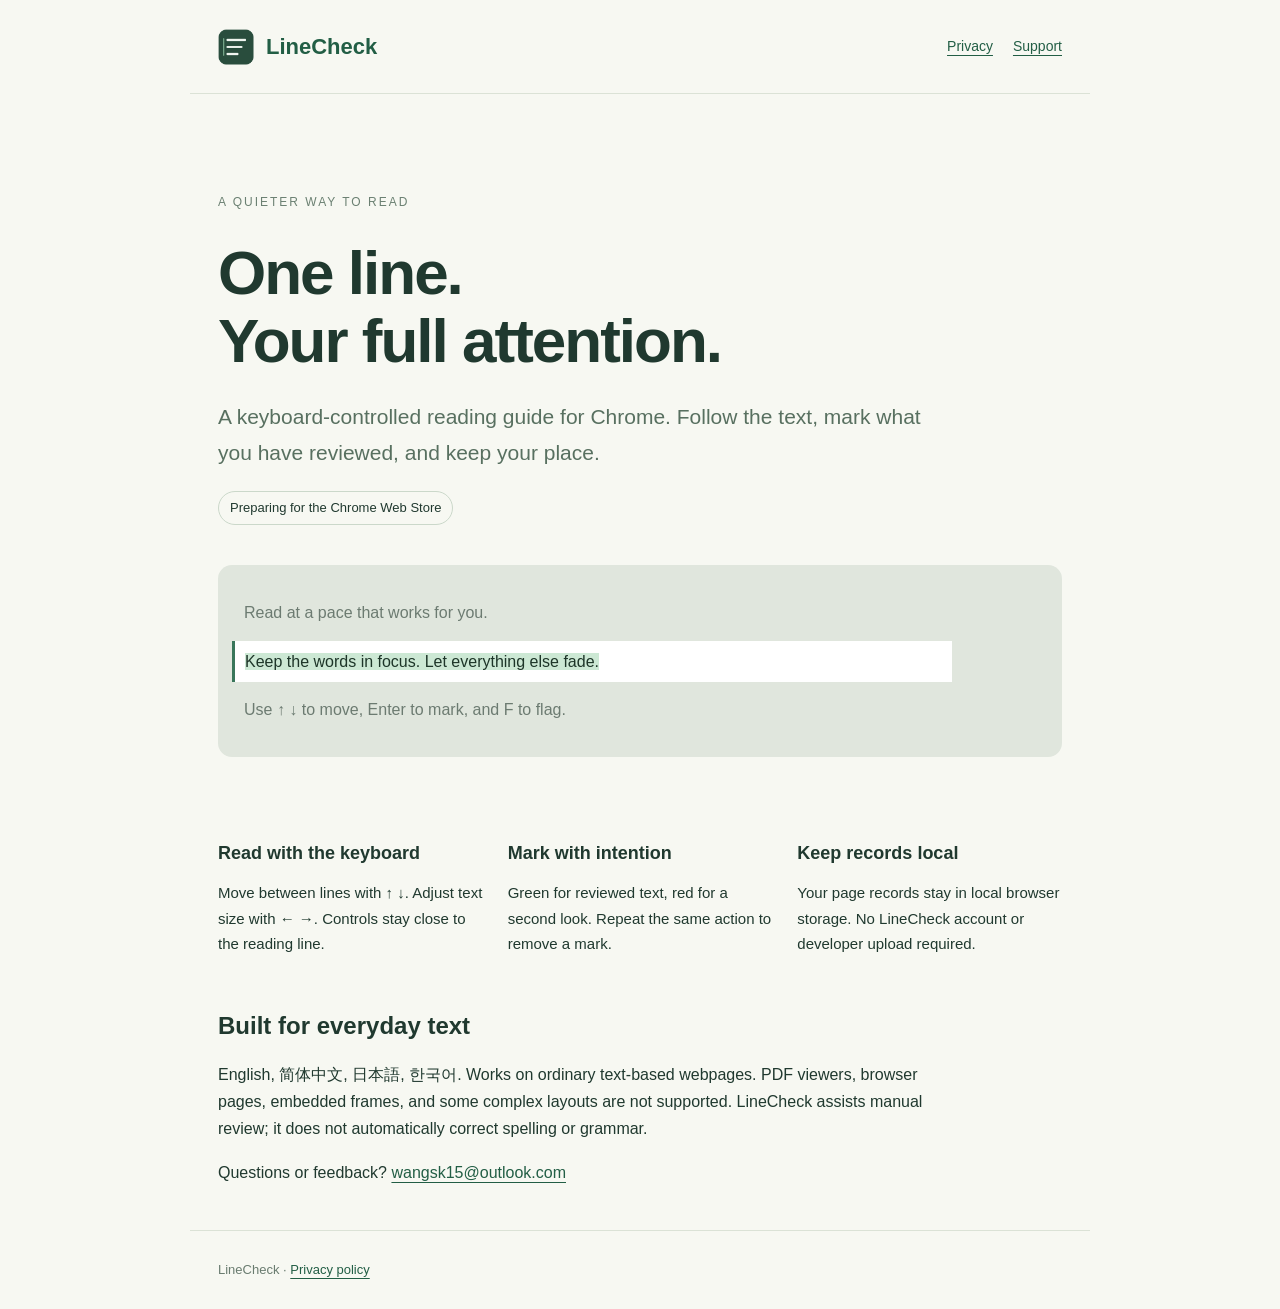
==== index.html @ fcdeee94 "Add LineCheck product site and privacy policy" ====
<!doctype html><html lang="en"><head><meta charset="utf-8"><meta name="viewport" content="width=device-width,initial-scale=1"><title>LineCheck — Read one line at a time</title><meta name="description" content="LineCheck is a Chrome reading guide with keyboard navigation, precise text highlights, and adjustable text size. Records stay on your device."><link rel="stylesheet" href="style.css"><link rel="icon" href="icon.png"></head><body><header><a class="brand" href="./"><img src="icon.png" alt="">LineCheck</a><nav><a href="privacy.html">Privacy</a><a href="mailto:wangsk15@outlook.com">Support</a></nav></header><main><section class="hero"><span class="eyebrow">A quieter way to read</span><h1>One line.<br>Your full attention.</h1><p class="lead">A keyboard-controlled reading guide for Chrome. Follow the text, mark what you have reviewed, and keep your place.</p><span class="badge">Preparing for the Chrome Web Store</span><div class="reading" aria-label="Illustration of focused reading"><p>Read at a pace that works for you.</p><p class="focus"><mark>Keep the words in focus. Let everything else fade.</mark></p><p>Use ↑ ↓ to move, Enter to mark, and F to flag.</p></div></section><section class="grid"><div><h2>Read with the keyboard</h2><p>Move between lines with ↑ ↓. Adjust text size with ← →. Controls stay close to the reading line.</p></div><div><h2>Mark with intention</h2><p>Green for reviewed text, red for a second look. Repeat the same action to remove a mark.</p></div><div><h2>Keep records local</h2><p>Your page records stay in local browser storage. No LineCheck account or developer upload required.</p></div></section><h2>Built for everyday text</h2><p>English, 简体中文, 日本語, 한국어. Works on ordinary text-based webpages. PDF viewers, browser pages, embedded frames, and some complex layouts are not supported. LineCheck assists manual review; it does not automatically correct spelling or grammar.</p><p id="support">Questions or feedback? <a href="mailto:wangsk15@outlook.com">wangsk15@outlook.com</a></p></main><footer>LineCheck · <a href="privacy.html">Privacy policy</a></footer></body></html>
---- style.css ----
:root{font-family:Inter,-apple-system,BlinkMacSystemFont,"Segoe UI",sans-serif;color:#20392f;background:#f7f8f2;line-height:1.7}*{box-sizing:border-box}body{margin:0}header,main,footer{max-width:900px;margin:auto;padding:28px}header{display:flex;justify-content:space-between;align-items:center;gap:20px;border-bottom:1px solid #dbe2d6}a{color:#225e45;text-underline-offset:4px}.brand{display:flex;gap:12px;align-items:center;font-weight:750;font-size:22px;text-decoration:none}.brand img{width:36px;height:36px}nav{display:flex;gap:20px;font-size:14px}.eyebrow{font-size:12px;letter-spacing:2px;text-transform:uppercase;color:#6b8072}h1{font-size:clamp(36px,6vw,62px);line-height:1.1;letter-spacing:-2px;margin:24px 0}h2{font-size:24px;margin-top:38px;line-height:1.3}p{max-width:720px}.lead{font-size:21px;color:#587060}.hero{padding-top:65px;padding-bottom:45px}.badge{display:inline-block;font-size:13px;border:1px solid #cbd8ca;padding:5px 11px;border-radius:30px}.reading{margin:40px 0;background:#e0e6dd;border-radius:14px;padding:26px;color:#6c7b71}.reading p{margin:8px 0}.reading .focus{background:#fff;padding:7px 10px;margin:14px -12px;color:#1d3528;border-left:3px solid #39765a}.reading mark{background:#cce8d4;color:inherit}kbd{background:#e8eee4;padding:2px 6px;border:1px solid #ccd7c7;border-radius:4px;font-size:12px}.grid{display:grid;grid-template-columns:repeat(3,1fr);gap:25px}.grid h2{font-size:18px;margin:0}.grid p{font-size:15px}footer{border-top:1px solid #dbe2d6;font-size:13px;color:#6a7c70}.policy h1{font-size:40px}.policy li{margin:8px 0}.meta{font-size:14px;color:#667a6b}@media(max-width:600px){header,main,footer{padding:22px}nav{gap:12px}.grid{grid-template-columns:1fr}h1{letter-spacing:-1px}}
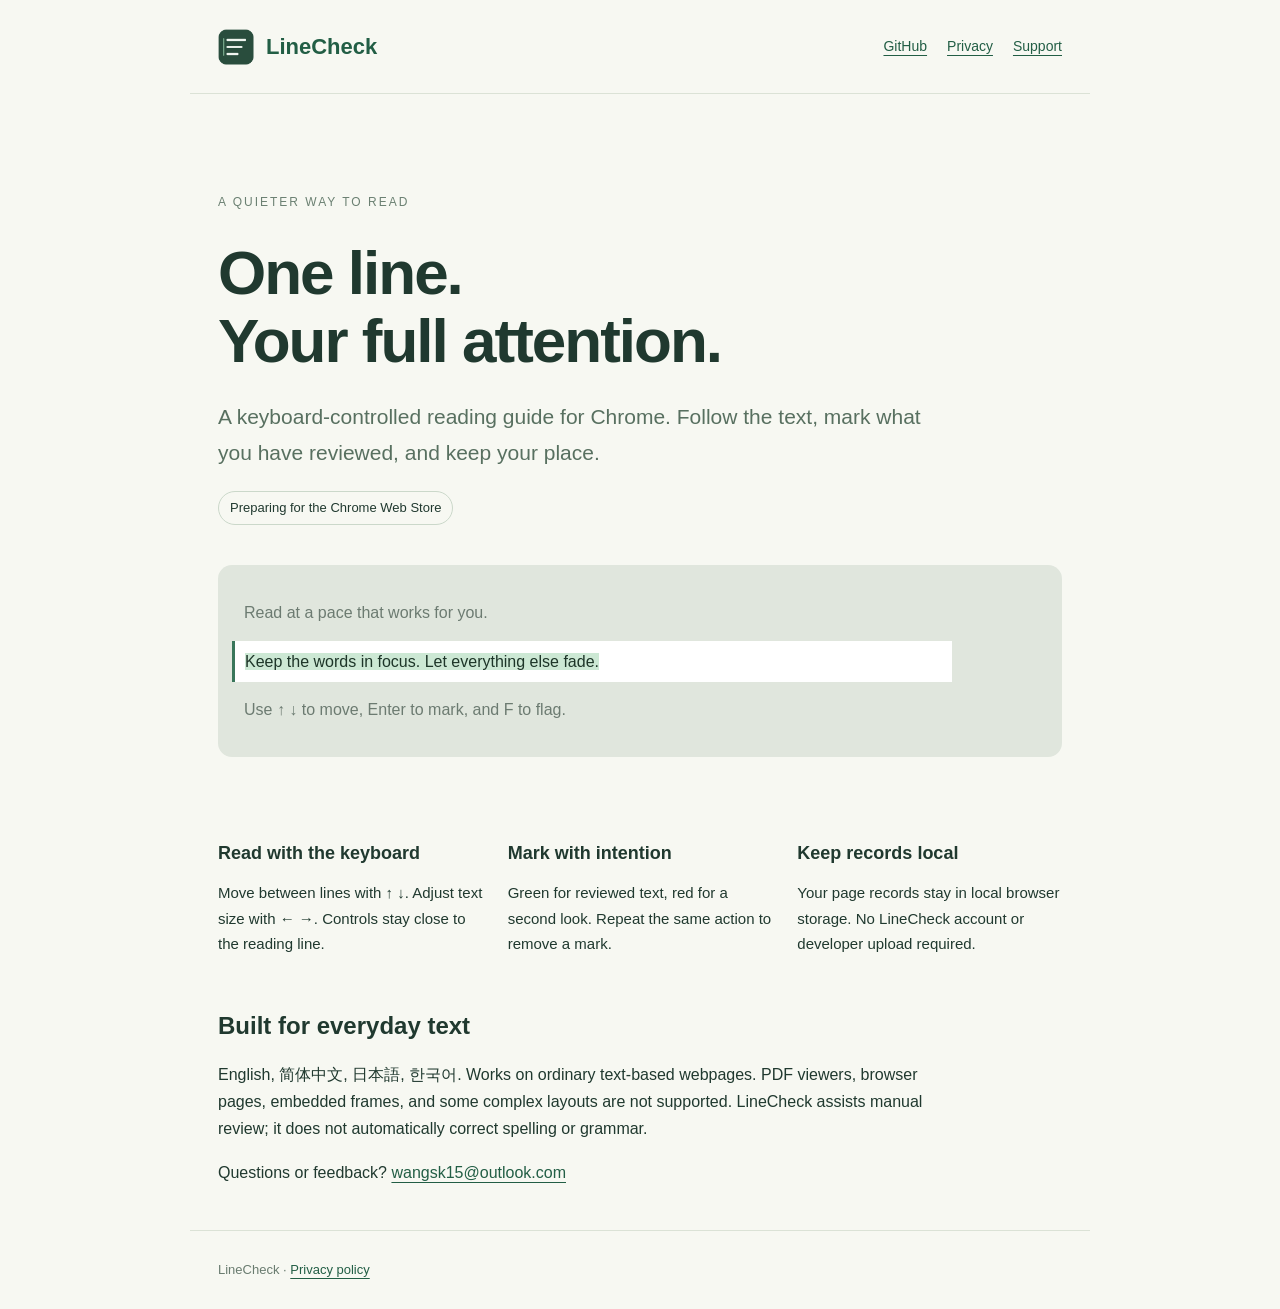
==== commit eb8d8d8e: "Link to open-source LineCheck extension" ====
--- a/index.html
+++ b/index.html
@@ -1 +1 @@
-<!doctype html><html lang="en"><head><meta charset="utf-8"><meta name="viewport" content="width=device-width,initial-scale=1"><title>LineCheck — Read one line at a time</title><meta name="description" content="LineCheck is a Chrome reading guide with keyboard navigation, precise text highlights, and adjustable text size. Records stay on your device."><link rel="stylesheet" href="style.css"><link rel="icon" href="icon.png"></head><body><header><a class="brand" href="./"><img src="icon.png" alt="">LineCheck</a><nav><a href="privacy.html">Privacy</a><a href="mailto:wangsk15@outlook.com">Support</a></nav></header><main><section class="hero"><span class="eyebrow">A quieter way to read</span><h1>One line.<br>Your full attention.</h1><p class="lead">A keyboard-controlled reading guide for Chrome. Follow the text, mark what you have reviewed, and keep your place.</p><span class="badge">Preparing for the Chrome Web Store</span><div class="reading" aria-label="Illustration of focused reading"><p>Read at a pace that works for you.</p><p class="focus"><mark>Keep the words in focus. Let everything else fade.</mark></p><p>Use ↑ ↓ to move, Enter to mark, and F to flag.</p></div></section><section class="grid"><div><h2>Read with the keyboard</h2><p>Move between lines with ↑ ↓. Adjust text size with ← →. Controls stay close to the reading line.</p></div><div><h2>Mark with intention</h2><p>Green for reviewed text, red for a second look. Repeat the same action to remove a mark.</p></div><div><h2>Keep records local</h2><p>Your page records stay in local browser storage. No LineCheck account or developer upload required.</p></div></section><h2>Built for everyday text</h2><p>English, 简体中文, 日本語, 한국어. Works on ordinary text-based webpages. PDF viewers, browser pages, embedded frames, and some complex layouts are not supported. LineCheck assists manual review; it does not automatically correct spelling or grammar.</p><p id="support">Questions or feedback? <a href="mailto:wangsk15@outlook.com">wangsk15@outlook.com</a></p></main><footer>LineCheck · <a href="privacy.html">Privacy policy</a></footer></body></html>
+<!doctype html><html lang="en"><head><meta charset="utf-8"><meta name="viewport" content="width=device-width,initial-scale=1"><title>LineCheck — Read one line at a time</title><meta name="description" content="LineCheck is a Chrome reading guide with keyboard navigation, precise text highlights, and adjustable text size. Records stay on your device."><link rel="stylesheet" href="style.css"><link rel="icon" href="icon.png"></head><body><header><a class="brand" href="./"><img src="icon.png" alt="">LineCheck</a><nav><a href="https://github.com/shaokunW/linecheck">GitHub</a><a href="privacy.html">Privacy</a><a href="mailto:wangsk15@outlook.com">Support</a></nav></header><main><section class="hero"><span class="eyebrow">A quieter way to read</span><h1>One line.<br>Your full attention.</h1><p class="lead">A keyboard-controlled reading guide for Chrome. Follow the text, mark what you have reviewed, and keep your place.</p><span class="badge">Preparing for the Chrome Web Store</span><div class="reading" aria-label="Illustration of focused reading"><p>Read at a pace that works for you.</p><p class="focus"><mark>Keep the words in focus. Let everything else fade.</mark></p><p>Use ↑ ↓ to move, Enter to mark, and F to flag.</p></div></section><section class="grid"><div><h2>Read with the keyboard</h2><p>Move between lines with ↑ ↓. Adjust text size with ← →. Controls stay close to the reading line.</p></div><div><h2>Mark with intention</h2><p>Green for reviewed text, red for a second look. Repeat the same action to remove a mark.</p></div><div><h2>Keep records local</h2><p>Your page records stay in local browser storage. No LineCheck account or developer upload required.</p></div></section><h2>Built for everyday text</h2><p>English, 简体中文, 日本語, 한국어. Works on ordinary text-based webpages. PDF viewers, browser pages, embedded frames, and some complex layouts are not supported. LineCheck assists manual review; it does not automatically correct spelling or grammar.</p><p id="support">Questions or feedback? <a href="mailto:wangsk15@outlook.com">wangsk15@outlook.com</a></p></main><footer>LineCheck · <a href="privacy.html">Privacy policy</a></footer></body></html>
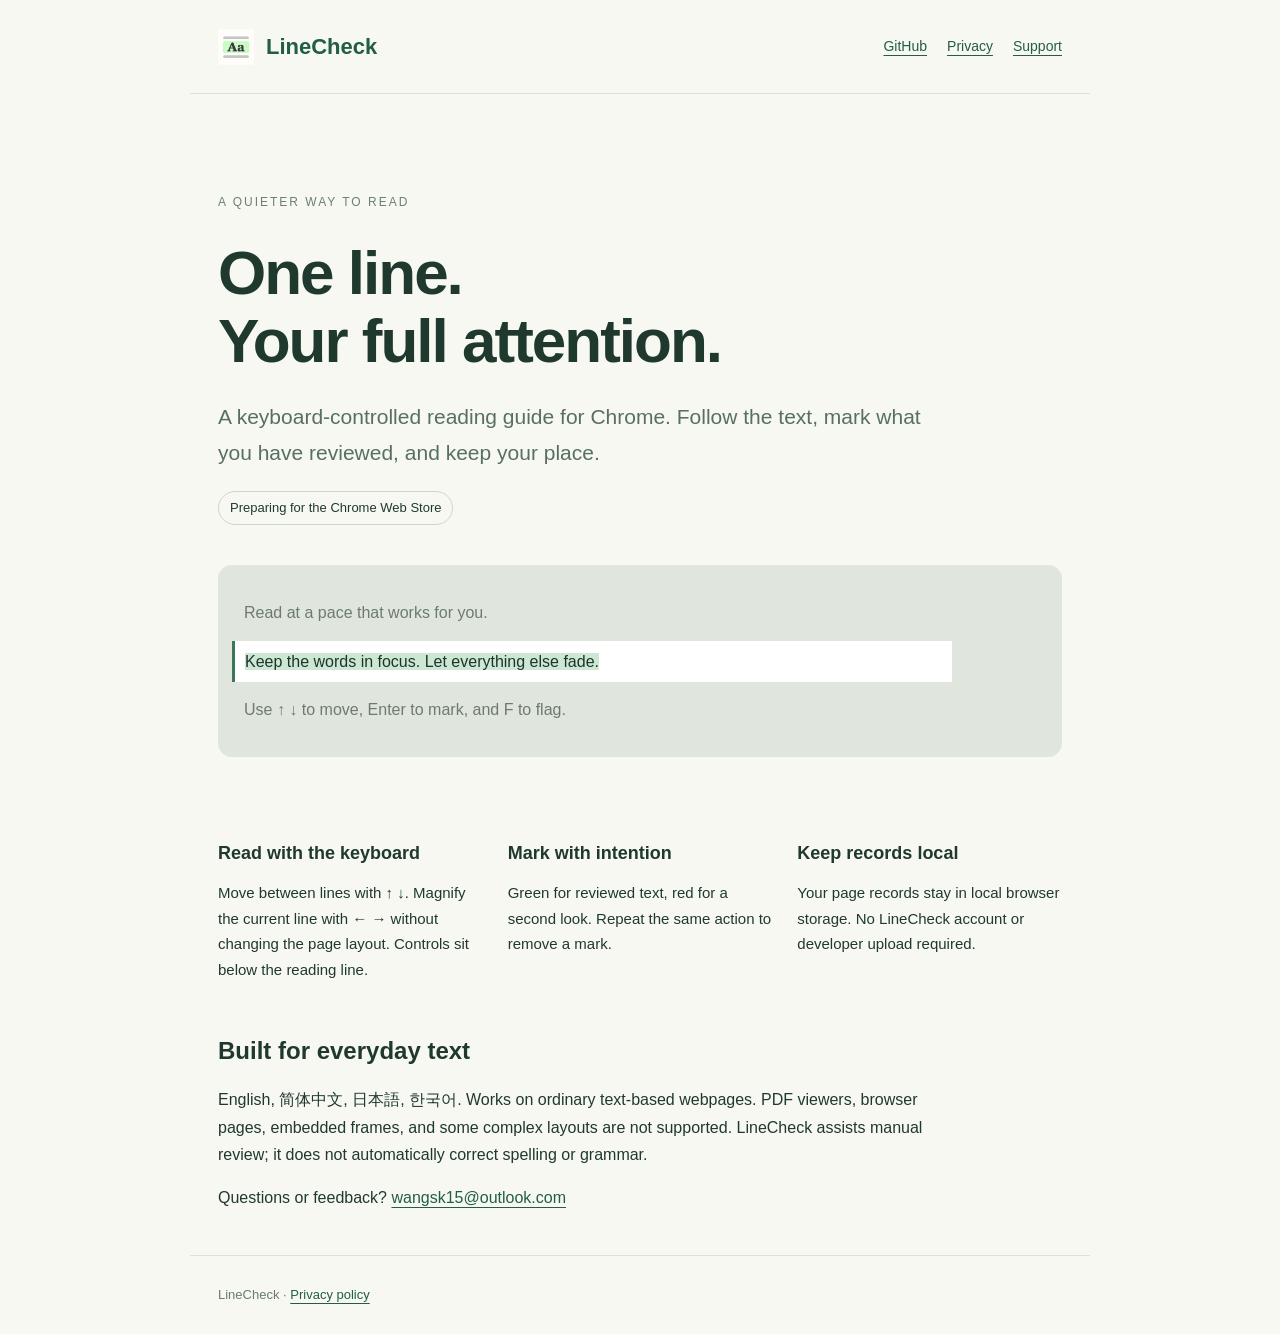
==== commit ec34948a: "Update magnifier details and icon" ====
--- a/index.html
+++ b/index.html
@@ -1 +1 @@
-<!doctype html><html lang="en"><head><meta charset="utf-8"><meta name="viewport" content="width=device-width,initial-scale=1"><title>LineCheck — Read one line at a time</title><meta name="description" content="LineCheck is a Chrome reading guide with keyboard navigation, precise text highlights, and adjustable text size. Records stay on your device."><link rel="stylesheet" href="style.css"><link rel="icon" href="icon.png"></head><body><header><a class="brand" href="./"><img src="icon.png" alt="">LineCheck</a><nav><a href="https://github.com/shaokunW/linecheck">GitHub</a><a href="privacy.html">Privacy</a><a href="mailto:wangsk15@outlook.com">Support</a></nav></header><main><section class="hero"><span class="eyebrow">A quieter way to read</span><h1>One line.<br>Your full attention.</h1><p class="lead">A keyboard-controlled reading guide for Chrome. Follow the text, mark what you have reviewed, and keep your place.</p><span class="badge">Preparing for the Chrome Web Store</span><div class="reading" aria-label="Illustration of focused reading"><p>Read at a pace that works for you.</p><p class="focus"><mark>Keep the words in focus. Let everything else fade.</mark></p><p>Use ↑ ↓ to move, Enter to mark, and F to flag.</p></div></section><section class="grid"><div><h2>Read with the keyboard</h2><p>Move between lines with ↑ ↓. Adjust text size with ← →. Controls stay close to the reading line.</p></div><div><h2>Mark with intention</h2><p>Green for reviewed text, red for a second look. Repeat the same action to remove a mark.</p></div><div><h2>Keep records local</h2><p>Your page records stay in local browser storage. No LineCheck account or developer upload required.</p></div></section><h2>Built for everyday text</h2><p>English, 简体中文, 日本語, 한국어. Works on ordinary text-based webpages. PDF viewers, browser pages, embedded frames, and some complex layouts are not supported. LineCheck assists manual review; it does not automatically correct spelling or grammar.</p><p id="support">Questions or feedback? <a href="mailto:wangsk15@outlook.com">wangsk15@outlook.com</a></p></main><footer>LineCheck · <a href="privacy.html">Privacy policy</a></footer></body></html>
+<!doctype html><html lang="en"><head><meta charset="utf-8"><meta name="viewport" content="width=device-width,initial-scale=1"><title>LineCheck — Read one line at a time</title><meta name="description" content="LineCheck is a Chrome reading guide with keyboard navigation, precise text highlights, and adjustable text size. Records stay on your device."><link rel="stylesheet" href="style.css"><link rel="icon" href="icon.png"></head><body><header><a class="brand" href="./"><img src="icon.png" alt="">LineCheck</a><nav><a href="https://github.com/shaokunW/linecheck">GitHub</a><a href="privacy.html">Privacy</a><a href="mailto:wangsk15@outlook.com">Support</a></nav></header><main><section class="hero"><span class="eyebrow">A quieter way to read</span><h1>One line.<br>Your full attention.</h1><p class="lead">A keyboard-controlled reading guide for Chrome. Follow the text, mark what you have reviewed, and keep your place.</p><span class="badge">Preparing for the Chrome Web Store</span><div class="reading" aria-label="Illustration of focused reading"><p>Read at a pace that works for you.</p><p class="focus"><mark>Keep the words in focus. Let everything else fade.</mark></p><p>Use ↑ ↓ to move, Enter to mark, and F to flag.</p></div></section><section class="grid"><div><h2>Read with the keyboard</h2><p>Move between lines with ↑ ↓. Magnify the current line with ← → without changing the page layout. Controls sit below the reading line.</p></div><div><h2>Mark with intention</h2><p>Green for reviewed text, red for a second look. Repeat the same action to remove a mark.</p></div><div><h2>Keep records local</h2><p>Your page records stay in local browser storage. No LineCheck account or developer upload required.</p></div></section><h2>Built for everyday text</h2><p>English, 简体中文, 日本語, 한국어. Works on ordinary text-based webpages. PDF viewers, browser pages, embedded frames, and some complex layouts are not supported. LineCheck assists manual review; it does not automatically correct spelling or grammar.</p><p id="support">Questions or feedback? <a href="mailto:wangsk15@outlook.com">wangsk15@outlook.com</a></p></main><footer>LineCheck · <a href="privacy.html">Privacy policy</a></footer></body></html>
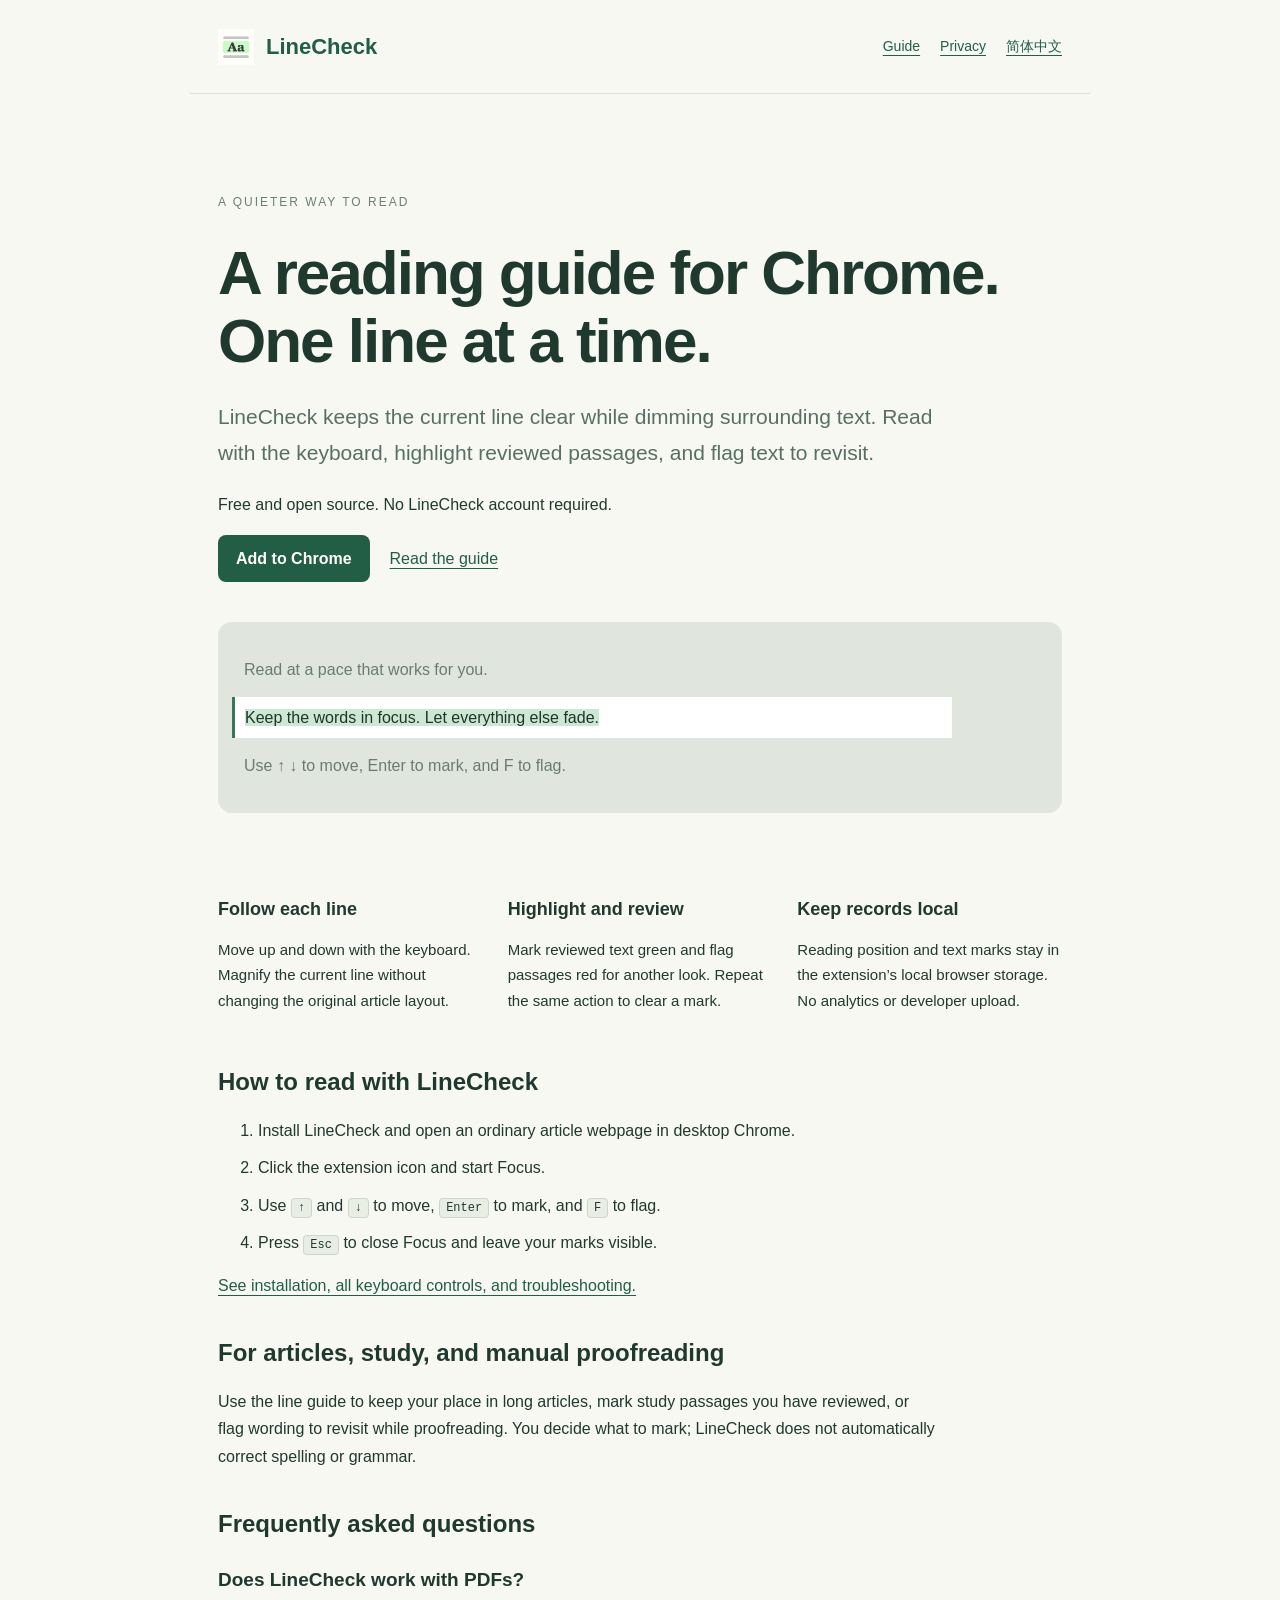
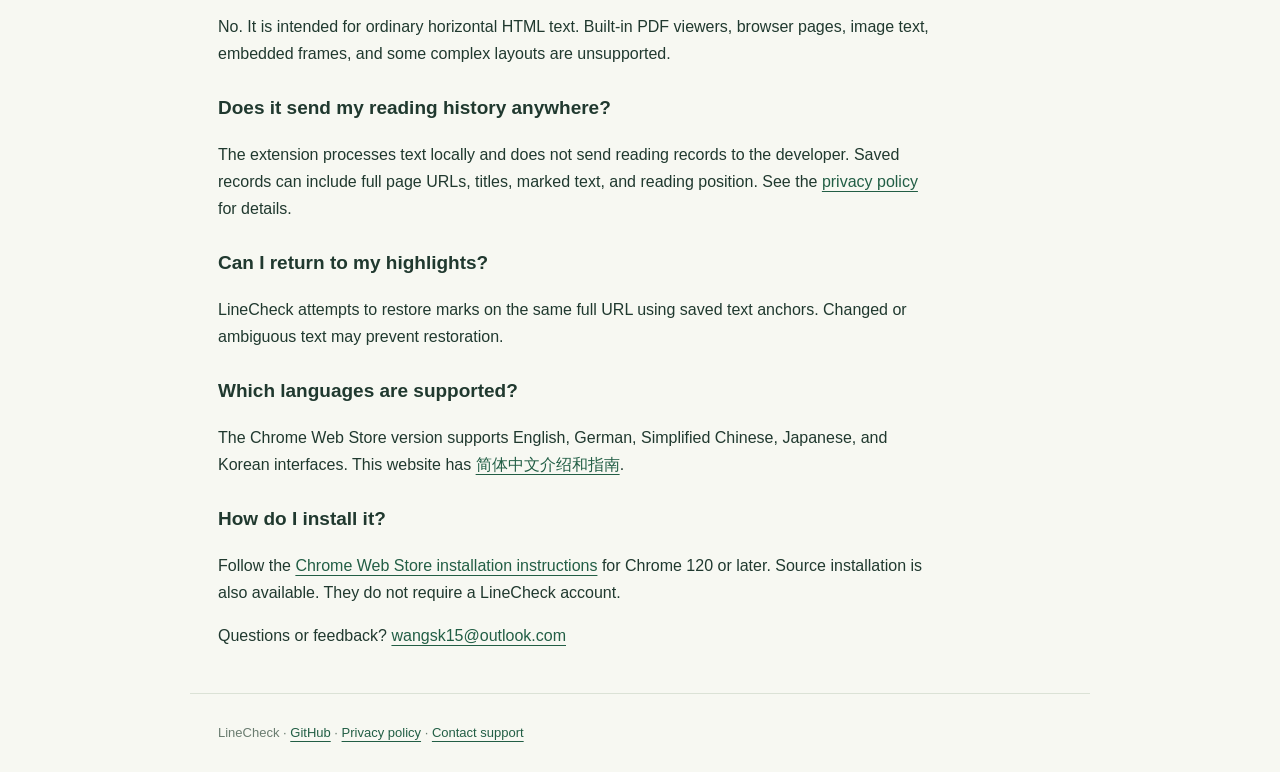
==== commit f87c6b10: "Improve LineCheck search discoverability and installation guides" ====
--- a/index.html
+++ b/index.html
@@ -1 +1,77 @@
-<!doctype html><html lang="en"><head><meta charset="utf-8"><meta name="viewport" content="width=device-width,initial-scale=1"><title>LineCheck — Read one line at a time</title><meta name="description" content="LineCheck is a Chrome reading guide with keyboard navigation, precise text highlights, and adjustable text size. Records stay on your device."><link rel="stylesheet" href="style.css"><link rel="icon" href="icon.png"></head><body><header><a class="brand" href="./"><img src="icon.png" alt="">LineCheck</a><nav><a href="https://github.com/shaokunW/linecheck">GitHub</a><a href="privacy.html">Privacy</a><a href="mailto:wangsk15@outlook.com">Support</a></nav></header><main><section class="hero"><span class="eyebrow">A quieter way to read</span><h1>One line.<br>Your full attention.</h1><p class="lead">A keyboard-controlled reading guide for Chrome. Follow the text, mark what you have reviewed, and keep your place.</p><span class="badge">Preparing for the Chrome Web Store</span><div class="reading" aria-label="Illustration of focused reading"><p>Read at a pace that works for you.</p><p class="focus"><mark>Keep the words in focus. Let everything else fade.</mark></p><p>Use ↑ ↓ to move, Enter to mark, and F to flag.</p></div></section><section class="grid"><div><h2>Read with the keyboard</h2><p>Move between lines with ↑ ↓. Magnify the current line with ← → without changing the page layout. Controls sit below the reading line.</p></div><div><h2>Mark with intention</h2><p>Green for reviewed text, red for a second look. Repeat the same action to remove a mark.</p></div><div><h2>Keep records local</h2><p>Your page records stay in local browser storage. No LineCheck account or developer upload required.</p></div></section><h2>Built for everyday text</h2><p>English, 简体中文, 日本語, 한국어. Works on ordinary text-based webpages. PDF viewers, browser pages, embedded frames, and some complex layouts are not supported. LineCheck assists manual review; it does not automatically correct spelling or grammar.</p><p id="support">Questions or feedback? <a href="mailto:wangsk15@outlook.com">wangsk15@outlook.com</a></p></main><footer>LineCheck · <a href="privacy.html">Privacy policy</a></footer></body></html>
+<!doctype html>
+<html lang="en">
+<head>
+  <meta charset="utf-8">
+  <meta name="viewport" content="width=device-width, initial-scale=1">
+  <title>LineCheck — Reading Guide &amp; Text Highlighter for Chrome</title>
+  <meta name="description" content="Read webpages one line at a time with LineCheck, a free Chrome reading guide. Navigate with the keyboard, highlight reviewed text, and keep reading records locally.">
+  <meta name="robots" content="index, follow, max-image-preview:large">
+  <link rel="canonical" href="https://shaokunw.github.io/linecheck-site/">
+  <link rel="alternate" hreflang="en" href="https://shaokunw.github.io/linecheck-site/">
+  <link rel="alternate" hreflang="zh-CN" href="https://shaokunw.github.io/linecheck-site/zh/">
+  <link rel="alternate" hreflang="x-default" href="https://shaokunw.github.io/linecheck-site/">
+  <meta property="og:type" content="website">
+  <meta property="og:site_name" content="LineCheck">
+  <meta property="og:title" content="LineCheck — Reading Guide &amp; Text Highlighter for Chrome">
+  <meta property="og:description" content="Read webpages one line at a time with LineCheck, a free Chrome reading guide. Navigate with the keyboard, highlight reviewed text, and keep reading records locally.">
+  <meta property="og:url" content="https://shaokunw.github.io/linecheck-site/">
+  <meta property="og:locale" content="en_US">
+  <meta property="og:image" content="https://shaokunw.github.io/linecheck-site/icon.png">
+  <meta property="og:image:alt" content="LineCheck icon">
+  <meta name="twitter:card" content="summary">
+  <meta name="twitter:title" content="LineCheck — Reading Guide &amp; Text Highlighter for Chrome">
+  <meta name="twitter:description" content="Read webpages one line at a time with LineCheck, a free Chrome reading guide. Navigate with the keyboard, highlight reviewed text, and keep reading records locally.">
+  <meta name="twitter:image" content="https://shaokunw.github.io/linecheck-site/icon.png">
+  <meta name="twitter:image:alt" content="LineCheck icon">
+  <link rel="icon" href="icon.png" type="image/png">
+  <link rel="stylesheet" href="style.css">
+  <script type="application/ld+json">{"@context": "https://schema.org", "@type": "WebPage", "@id": "https://shaokunw.github.io/linecheck-site/#webpage", "url": "https://shaokunw.github.io/linecheck-site/", "name": "LineCheck — Reading Guide & Text Highlighter for Chrome", "description": "Read webpages one line at a time with LineCheck, a free Chrome reading guide. Navigate with the keyboard, highlight reviewed text, and keep reading records locally.", "inLanguage": "en"}</script>
+</head>
+<body>
+  <a class="skip-link" href="#main">Skip to content</a>
+  <header>
+    <a class="brand" href="./"><img src="icon.png" alt="" width="36" height="36">LineCheck</a>
+    <nav aria-label="Main navigation">
+      <a href="guide.html">Guide</a>
+      <a href="privacy.html">Privacy</a>
+      <a href="zh/" lang="zh-CN" hreflang="zh-CN">简体中文</a>
+    </nav>
+  </header>
+  <main id="main">
+    <section class="hero">
+      <span class="eyebrow">A quieter way to read</span>
+      <h1>A reading guide for Chrome.<br>One line at a time.</h1>
+      <p class="lead">LineCheck keeps the current line clear while dimming surrounding text. Read with the keyboard, highlight reviewed passages, and flag text to revisit.</p>
+      <p>Free and open source. No LineCheck account required.</p>
+      <p class="actions"><a class="button" href="https://chromewebstore.google.com/detail/linecheck/pcfmhpdkaplkchannpbidjinmlknlein">Add to Chrome</a><a href="guide.html">Read the guide</a></p>
+      <div class="reading" aria-label="Illustration of focused reading">
+        <p>Read at a pace that works for you.</p>
+        <p class="focus"><mark>Keep the words in focus. Let everything else fade.</mark></p>
+        <p>Use ↑ ↓ to move, Enter to mark, and F to flag.</p>
+      </div>
+    </section>
+    <section class="grid" aria-label="Reading features">
+      <div><h2>Follow each line</h2><p>Move up and down with the keyboard. Magnify the current line without changing the original article layout.</p></div>
+      <div><h2>Highlight and review</h2><p>Mark reviewed text green and flag passages red for another look. Repeat the same action to clear a mark.</p></div>
+      <div><h2>Keep records local</h2><p>Reading position and text marks stay in the extension’s local browser storage. No analytics or developer upload.</p></div>
+    </section>
+    <section>
+      <h2>How to read with LineCheck</h2>
+      <ol><li>Install LineCheck and open an ordinary article webpage in desktop Chrome.</li><li>Click the extension icon and start Focus.</li><li>Use <kbd>↑</kbd> and <kbd>↓</kbd> to move, <kbd>Enter</kbd> to mark, and <kbd>F</kbd> to flag.</li><li>Press <kbd>Esc</kbd> to close Focus and leave your marks visible.</li></ol>
+      <p><a href="guide.html">See installation, all keyboard controls, and troubleshooting.</a></p>
+    </section>
+    <section>
+      <h2>For articles, study, and manual proofreading</h2>
+      <p>Use the line guide to keep your place in long articles, mark study passages you have reviewed, or flag wording to revisit while proofreading. You decide what to mark; LineCheck does not automatically correct spelling or grammar.</p>
+      <h2>Frequently asked questions</h2>
+      <h3>Does LineCheck work with PDFs?</h3><p>No. It is intended for ordinary horizontal HTML text. Built-in PDF viewers, browser pages, image text, embedded frames, and some complex layouts are unsupported.</p>
+      <h3>Does it send my reading history anywhere?</h3><p>The extension processes text locally and does not send reading records to the developer. Saved records can include full page URLs, titles, marked text, and reading position. See the <a href="privacy.html">privacy policy</a> for details.</p>
+      <h3>Can I return to my highlights?</h3><p>LineCheck attempts to restore marks on the same full URL using saved text anchors. Changed or ambiguous text may prevent restoration.</p>
+      <h3>Which languages are supported?</h3><p>The Chrome Web Store version supports English, German, Simplified Chinese, Japanese, and Korean interfaces. This website has <a href="zh/" lang="zh-CN">简体中文介绍和指南</a>.</p>
+      <h3>How do I install it?</h3><p>Follow the <a href="guide.html#install">Chrome Web Store installation instructions</a> for Chrome 120 or later. Source installation is also available. They do not require a LineCheck account.</p>
+    </section>
+    <p id="support">Questions or feedback? <a href="mailto:wangsk15@outlook.com">wangsk15@outlook.com</a></p>
+  </main>
+  <footer>LineCheck · <a href="https://github.com/shaokunW/linecheck">GitHub</a> · <a href="privacy.html">Privacy policy</a> · <a href="mailto:wangsk15@outlook.com">Contact support</a></footer>
+</body>
+</html>
--- a/style.css
+++ b/style.css
@@ -1 +1,23 @@
 :root{font-family:Inter,-apple-system,BlinkMacSystemFont,"Segoe UI",sans-serif;color:#20392f;background:#f7f8f2;line-height:1.7}*{box-sizing:border-box}body{margin:0}header,main,footer{max-width:900px;margin:auto;padding:28px}header{display:flex;justify-content:space-between;align-items:center;gap:20px;border-bottom:1px solid #dbe2d6}a{color:#225e45;text-underline-offset:4px}.brand{display:flex;gap:12px;align-items:center;font-weight:750;font-size:22px;text-decoration:none}.brand img{width:36px;height:36px}nav{display:flex;gap:20px;font-size:14px}.eyebrow{font-size:12px;letter-spacing:2px;text-transform:uppercase;color:#6b8072}h1{font-size:clamp(36px,6vw,62px);line-height:1.1;letter-spacing:-2px;margin:24px 0}h2{font-size:24px;margin-top:38px;line-height:1.3}p{max-width:720px}.lead{font-size:21px;color:#587060}.hero{padding-top:65px;padding-bottom:45px}.badge{display:inline-block;font-size:13px;border:1px solid #cbd8ca;padding:5px 11px;border-radius:30px}.reading{margin:40px 0;background:#e0e6dd;border-radius:14px;padding:26px;color:#6c7b71}.reading p{margin:8px 0}.reading .focus{background:#fff;padding:7px 10px;margin:14px -12px;color:#1d3528;border-left:3px solid #39765a}.reading mark{background:#cce8d4;color:inherit}kbd{background:#e8eee4;padding:2px 6px;border:1px solid #ccd7c7;border-radius:4px;font-size:12px}.grid{display:grid;grid-template-columns:repeat(3,1fr);gap:25px}.grid h2{font-size:18px;margin:0}.grid p{font-size:15px}footer{border-top:1px solid #dbe2d6;font-size:13px;color:#6a7c70}.policy h1{font-size:40px}.policy li{margin:8px 0}.meta{font-size:14px;color:#667a6b}@media(max-width:600px){header,main,footer{padding:22px}nav{gap:12px}.grid{grid-template-columns:1fr}h1{letter-spacing:-1px}}
+
+/* Keep navigation and instructions readable on narrow screens without scripts. */
+html{scroll-padding-top:24px}
+body{overflow-wrap:break-word}
+header{flex-wrap:wrap}
+nav{flex-wrap:wrap;align-items:center}
+nav a{padding-block:6px}
+h3{font-size:19px;line-height:1.4;margin-top:28px}
+li{margin-block:10px}
+code{overflow-wrap:anywhere;font-size:.92em}
+.actions{display:flex;align-items:center;flex-wrap:wrap;gap:20px}
+.button{display:inline-block;padding:10px 18px;border-radius:8px;background:#225e45;color:#fff;text-decoration:none;font-weight:650}
+.breadcrumbs,.contents{gap:8px;margin-block:16px}
+table{width:100%;border-collapse:collapse;margin-block:24px;text-align:left}
+caption{text-align:left;font-weight:650;margin-bottom:10px}
+th,td{padding:12px 10px;border-bottom:1px solid #cbd8ca;vertical-align:top}
+th[scope="row"]{width:25%}
+table kbd{white-space:nowrap}
+:focus-visible{outline:3px solid #225e45;outline-offset:4px}
+.skip-link{position:absolute;left:16px;top:8px;padding:8px 12px;background:#fff;transform:translateY(-160%);z-index:1}
+.skip-link:focus{transform:translateY(0)}
+@media(max-width:600px){.hero{padding-top:30px}nav{column-gap:16px;row-gap:0}.lead{font-size:19px}th,td{padding:10px 6px}}
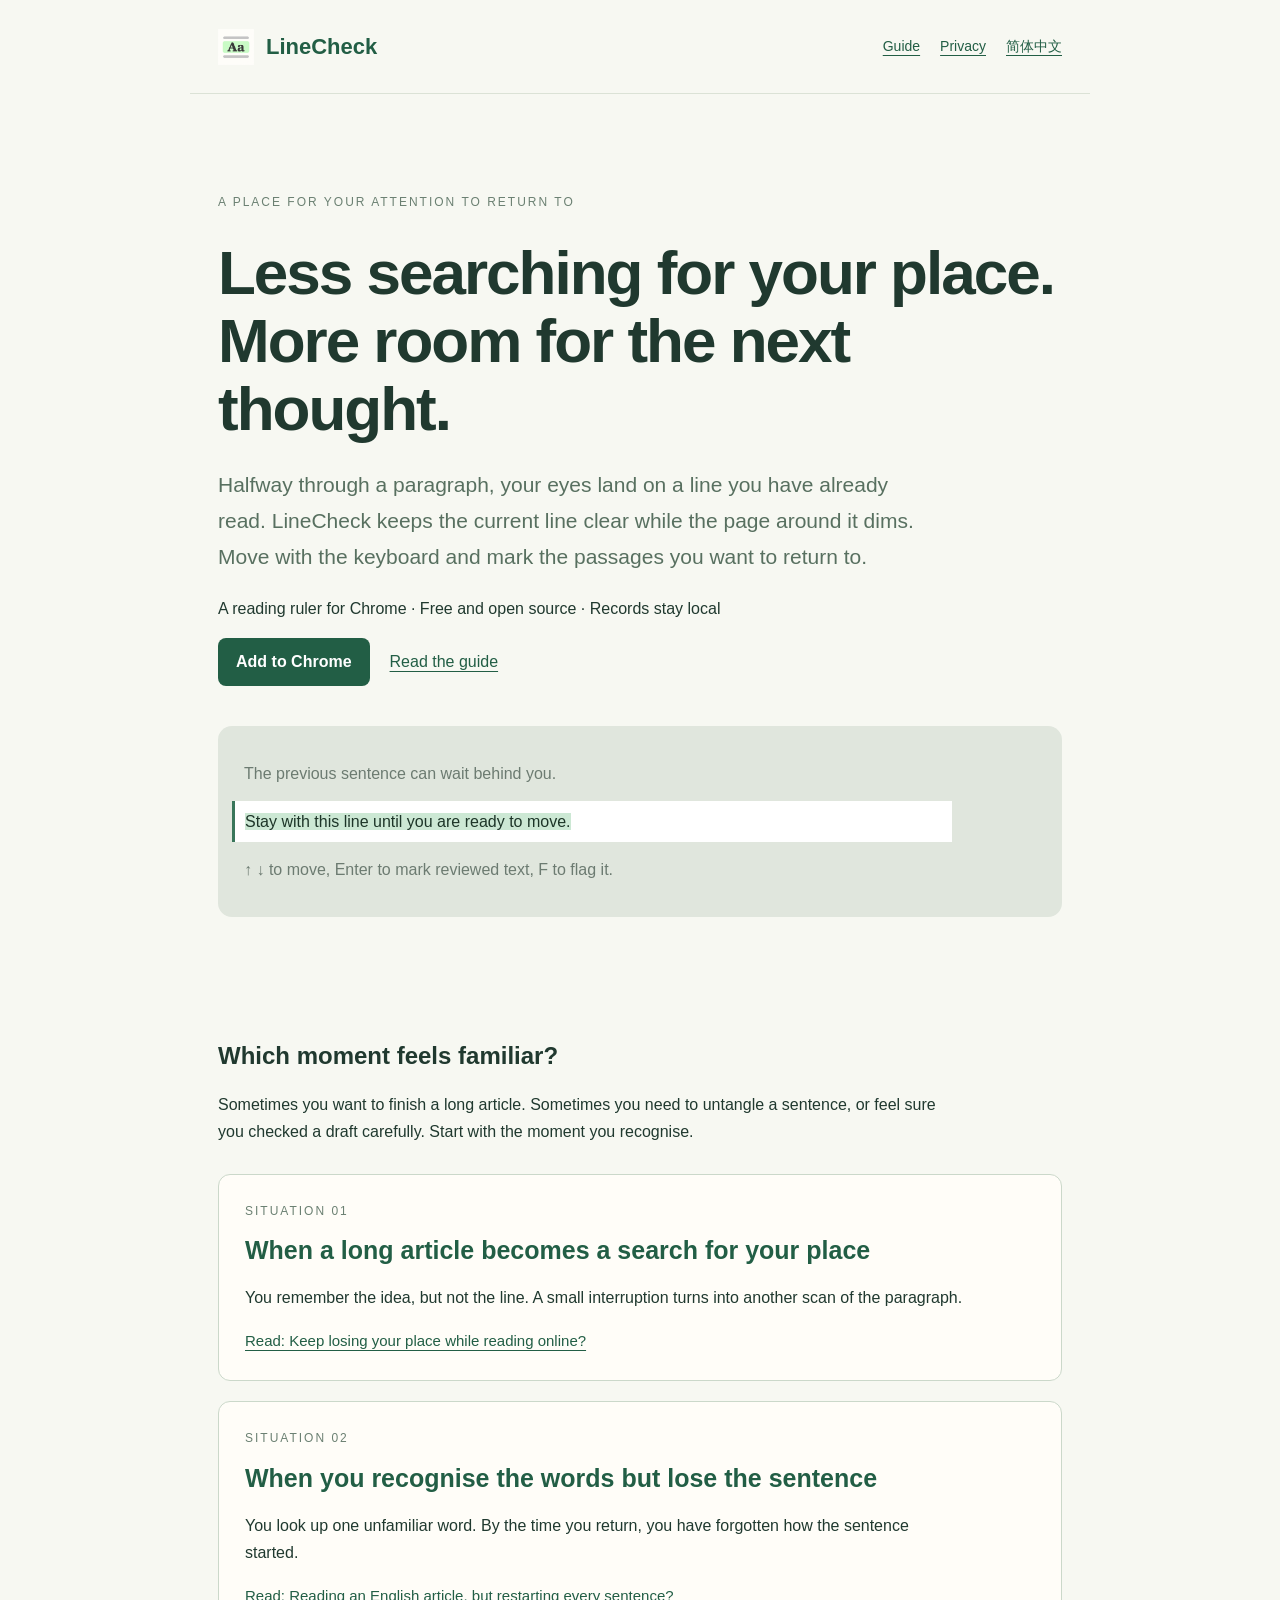
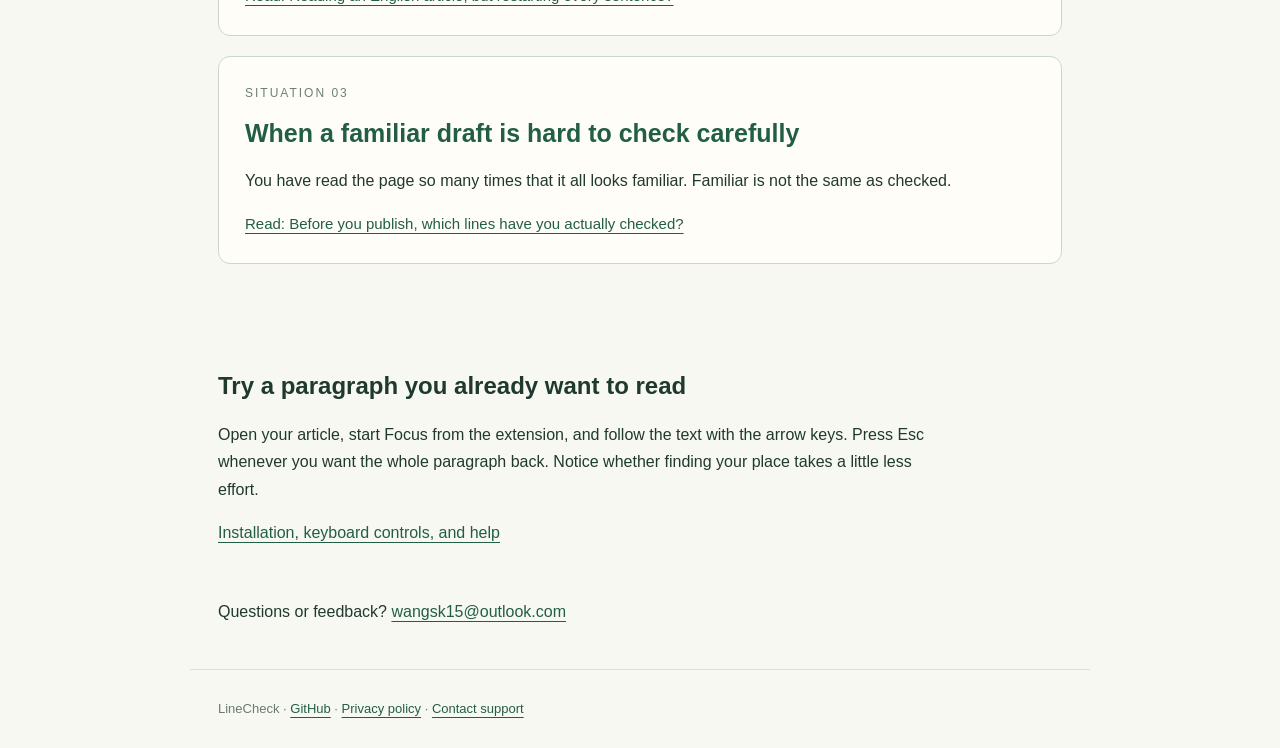
==== commit 373c4f5d: "Replace homepage FAQ with distinct reading-situation articles" ====
--- a/index.html
+++ b/index.html
@@ -3,8 +3,9 @@
 <head>
   <meta charset="utf-8">
   <meta name="viewport" content="width=device-width, initial-scale=1">
-  <title>LineCheck — Reading Guide &amp; Text Highlighter for Chrome</title>
-  <meta name="description" content="Read webpages one line at a time with LineCheck, a free Chrome reading guide. Navigate with the keyboard, highlight reviewed text, and keep reading records locally.">
+  <meta name="google-site-verification" content="XxY82ZQpqLbweqCig42zKTZJ1VW26eSyO7f39wEafzI">
+  <title>Reading Ruler for Chrome — Keep Your Place | LineCheck</title>
+  <meta name="description" content="Lose your place in long articles, restart English sentences, or forget what you have proofread? Use a Chrome reading ruler and find a workflow for your reading situation.">
   <meta name="robots" content="index, follow, max-image-preview:large">
   <link rel="canonical" href="https://shaokunw.github.io/linecheck-site/">
   <link rel="alternate" hreflang="en" href="https://shaokunw.github.io/linecheck-site/">
@@ -12,20 +13,20 @@
   <link rel="alternate" hreflang="x-default" href="https://shaokunw.github.io/linecheck-site/">
   <meta property="og:type" content="website">
   <meta property="og:site_name" content="LineCheck">
-  <meta property="og:title" content="LineCheck — Reading Guide &amp; Text Highlighter for Chrome">
-  <meta property="og:description" content="Read webpages one line at a time with LineCheck, a free Chrome reading guide. Navigate with the keyboard, highlight reviewed text, and keep reading records locally.">
+  <meta property="og:title" content="Reading Ruler for Chrome — Keep Your Place | LineCheck">
+  <meta property="og:description" content="Lose your place in long articles, restart English sentences, or forget what you have proofread? Use a Chrome reading ruler and find a workflow for your reading situation.">
   <meta property="og:url" content="https://shaokunw.github.io/linecheck-site/">
   <meta property="og:locale" content="en_US">
   <meta property="og:image" content="https://shaokunw.github.io/linecheck-site/icon.png">
   <meta property="og:image:alt" content="LineCheck icon">
   <meta name="twitter:card" content="summary">
-  <meta name="twitter:title" content="LineCheck — Reading Guide &amp; Text Highlighter for Chrome">
-  <meta name="twitter:description" content="Read webpages one line at a time with LineCheck, a free Chrome reading guide. Navigate with the keyboard, highlight reviewed text, and keep reading records locally.">
+  <meta name="twitter:title" content="Reading Ruler for Chrome — Keep Your Place | LineCheck">
+  <meta name="twitter:description" content="Lose your place in long articles, restart English sentences, or forget what you have proofread? Use a Chrome reading ruler and find a workflow for your reading situation.">
   <meta name="twitter:image" content="https://shaokunw.github.io/linecheck-site/icon.png">
   <meta name="twitter:image:alt" content="LineCheck icon">
   <link rel="icon" href="icon.png" type="image/png">
   <link rel="stylesheet" href="style.css">
-  <script type="application/ld+json">{"@context": "https://schema.org", "@type": "WebPage", "@id": "https://shaokunw.github.io/linecheck-site/#webpage", "url": "https://shaokunw.github.io/linecheck-site/", "name": "LineCheck — Reading Guide & Text Highlighter for Chrome", "description": "Read webpages one line at a time with LineCheck, a free Chrome reading guide. Navigate with the keyboard, highlight reviewed text, and keep reading records locally.", "inLanguage": "en"}</script>
+  <script type="application/ld+json">{"@context": "https://schema.org", "@type": "WebPage", "@id": "https://shaokunw.github.io/linecheck-site/#webpage", "url": "https://shaokunw.github.io/linecheck-site/", "name": "Reading Ruler for Chrome — Keep Your Place | LineCheck", "description": "Lose your place in long articles, restart English sentences, or forget what you have proofread? Use a Chrome reading ruler and find a workflow for your reading situation.", "inLanguage": "en"}</script>
 </head>
 <body>
   <a class="skip-link" href="#main">Skip to content</a>
@@ -39,37 +40,23 @@
   </header>
   <main id="main">
     <section class="hero">
-      <span class="eyebrow">A quieter way to read</span>
-      <h1>A reading guide for Chrome.<br>One line at a time.</h1>
-      <p class="lead">LineCheck keeps the current line clear while dimming surrounding text. Read with the keyboard, highlight reviewed passages, and flag text to revisit.</p>
-      <p>Free and open source. No LineCheck account required.</p>
+      <span class="eyebrow">A place for your attention to return to</span>
+      <h1>Less searching for your place.<br>More room for the next thought.</h1>
+      <p class="lead">Halfway through a paragraph, your eyes land on a line you have already read. LineCheck keeps the current line clear while the page around it dims. Move with the keyboard and mark the passages you want to return to.</p>
+      <p>A reading ruler for Chrome · Free and open source · Records stay local</p>
       <p class="actions"><a class="button" href="https://chromewebstore.google.com/detail/linecheck/pcfmhpdkaplkchannpbidjinmlknlein">Add to Chrome</a><a href="guide.html">Read the guide</a></p>
-      <div class="reading" aria-label="Illustration of focused reading">
-        <p>Read at a pace that works for you.</p>
-        <p class="focus"><mark>Keep the words in focus. Let everything else fade.</mark></p>
-        <p>Use ↑ ↓ to move, Enter to mark, and F to flag.</p>
+      <div class="reading" aria-label="Illustration of a reading guide"><p>The previous sentence can wait behind you.</p><p class="focus"><mark>Stay with this line until you are ready to move.</mark></p><p>↑ ↓ to move, Enter to mark reviewed text, F to flag it.</p></div>
+    </section>
+    <section id="reading-situations" aria-labelledby="situations-title">
+      <h2 id="situations-title">Which moment feels familiar?</h2>
+      <p>Sometimes you want to finish a long article. Sometimes you need to untangle a sentence, or feel sure you checked a draft carefully. Start with the moment you recognise.</p>
+      <div class="scenario-list">
+      <article class="scenario-card"><p class="eyebrow">Situation 01</p><h3><a href="articles/lose-place-reading-online.html">When a long article becomes a search for your place</a></h3><p>You remember the idea, but not the line. A small interruption turns into another scan of the paragraph.</p><a class="story-link" href="articles/lose-place-reading-online.html">Read: Keep losing your place while reading online?</a></article>
+      <article class="scenario-card"><p class="eyebrow">Situation 02</p><h3><a href="articles/read-english-articles-line-by-line.html">When you recognise the words but lose the sentence</a></h3><p>You look up one unfamiliar word. By the time you return, you have forgotten how the sentence started.</p><a class="story-link" href="articles/read-english-articles-line-by-line.html">Read: Reading an English article, but restarting every sentence?</a></article>
+      <article class="scenario-card"><p class="eyebrow">Situation 03</p><h3><a href="articles/proofread-web-page-line-by-line.html">When a familiar draft is hard to check carefully</a></h3><p>You have read the page so many times that it all looks familiar. Familiar is not the same as checked.</p><a class="story-link" href="articles/proofread-web-page-line-by-line.html">Read: Before you publish, which lines have you actually checked?</a></article>
       </div>
     </section>
-    <section class="grid" aria-label="Reading features">
-      <div><h2>Follow each line</h2><p>Move up and down with the keyboard. Magnify the current line without changing the original article layout.</p></div>
-      <div><h2>Highlight and review</h2><p>Mark reviewed text green and flag passages red for another look. Repeat the same action to clear a mark.</p></div>
-      <div><h2>Keep records local</h2><p>Reading position and text marks stay in the extension’s local browser storage. No analytics or developer upload.</p></div>
-    </section>
-    <section>
-      <h2>How to read with LineCheck</h2>
-      <ol><li>Install LineCheck and open an ordinary article webpage in desktop Chrome.</li><li>Click the extension icon and start Focus.</li><li>Use <kbd>↑</kbd> and <kbd>↓</kbd> to move, <kbd>Enter</kbd> to mark, and <kbd>F</kbd> to flag.</li><li>Press <kbd>Esc</kbd> to close Focus and leave your marks visible.</li></ol>
-      <p><a href="guide.html">See installation, all keyboard controls, and troubleshooting.</a></p>
-    </section>
-    <section>
-      <h2>For articles, study, and manual proofreading</h2>
-      <p>Use the line guide to keep your place in long articles, mark study passages you have reviewed, or flag wording to revisit while proofreading. You decide what to mark; LineCheck does not automatically correct spelling or grammar.</p>
-      <h2>Frequently asked questions</h2>
-      <h3>Does LineCheck work with PDFs?</h3><p>No. It is intended for ordinary horizontal HTML text. Built-in PDF viewers, browser pages, image text, embedded frames, and some complex layouts are unsupported.</p>
-      <h3>Does it send my reading history anywhere?</h3><p>The extension processes text locally and does not send reading records to the developer. Saved records can include full page URLs, titles, marked text, and reading position. See the <a href="privacy.html">privacy policy</a> for details.</p>
-      <h3>Can I return to my highlights?</h3><p>LineCheck attempts to restore marks on the same full URL using saved text anchors. Changed or ambiguous text may prevent restoration.</p>
-      <h3>Which languages are supported?</h3><p>The Chrome Web Store version supports English, German, Simplified Chinese, Japanese, and Korean interfaces. This website has <a href="zh/" lang="zh-CN">简体中文介绍和指南</a>.</p>
-      <h3>How do I install it?</h3><p>Follow the <a href="guide.html#install">Chrome Web Store installation instructions</a> for Chrome 120 or later. Source installation is also available. They do not require a LineCheck account.</p>
-    </section>
+    <section class="try-reading"><h2>Try a paragraph you already want to read</h2><p>Open your article, start Focus from the extension, and follow the text with the arrow keys. Press Esc whenever you want the whole paragraph back. Notice whether finding your place takes a little less effort.</p><p><a href="guide.html">Installation, keyboard controls, and help</a></p></section>
     <p id="support">Questions or feedback? <a href="mailto:wangsk15@outlook.com">wangsk15@outlook.com</a></p>
   </main>
   <footer>LineCheck · <a href="https://github.com/shaokunW/linecheck">GitHub</a> · <a href="privacy.html">Privacy policy</a> · <a href="mailto:wangsk15@outlook.com">Contact support</a></footer>
--- a/style.css
+++ b/style.css
@@ -21,3 +21,19 @@
 .skip-link{position:absolute;left:16px;top:8px;padding:8px 12px;background:#fff;transform:translateY(-160%);z-index:1}
 .skip-link:focus{transform:translateY(0)}
 @media(max-width:600px){.hero{padding-top:30px}nav{column-gap:16px;row-gap:0}.lead{font-size:19px}th,td{padding:10px 6px}}
+
+.scenario-list{display:grid;gap:20px;margin:28px 0 48px}
+.scenario-card{padding:26px;border:1px solid #cbd8ca;border-radius:12px;background:#fffdf8}
+.scenario-card .eyebrow{margin:0}
+.scenario-card h3{font-size:25px;margin:12px 0}
+.scenario-card h3 a{text-decoration:none}
+.scenario-card p{margin-bottom:16px}
+.story-link{font-size:15px}
+.try-reading,.article-action{padding-block:20px}
+.story-page{max-width:820px}
+.story-page h1{font-size:clamp(32px,4.7vw,49px);line-height:1.2;letter-spacing:-1px}
+.story-page article>p,.story-page li{font-size:18px;line-height:1.9}
+.story-page article>.lead{font-size:22px}
+.article-action,.related-reading{margin-top:40px;border-top:1px solid #cbd8ca}
+.article-action .button{margin:0 16px 12px 0}
+@media(max-width:600px){.scenario-card{padding:20px}.scenario-card h3{font-size:22px}.story-page article>p,.story-page li{font-size:17px}.story-page article>.lead{font-size:20px}}
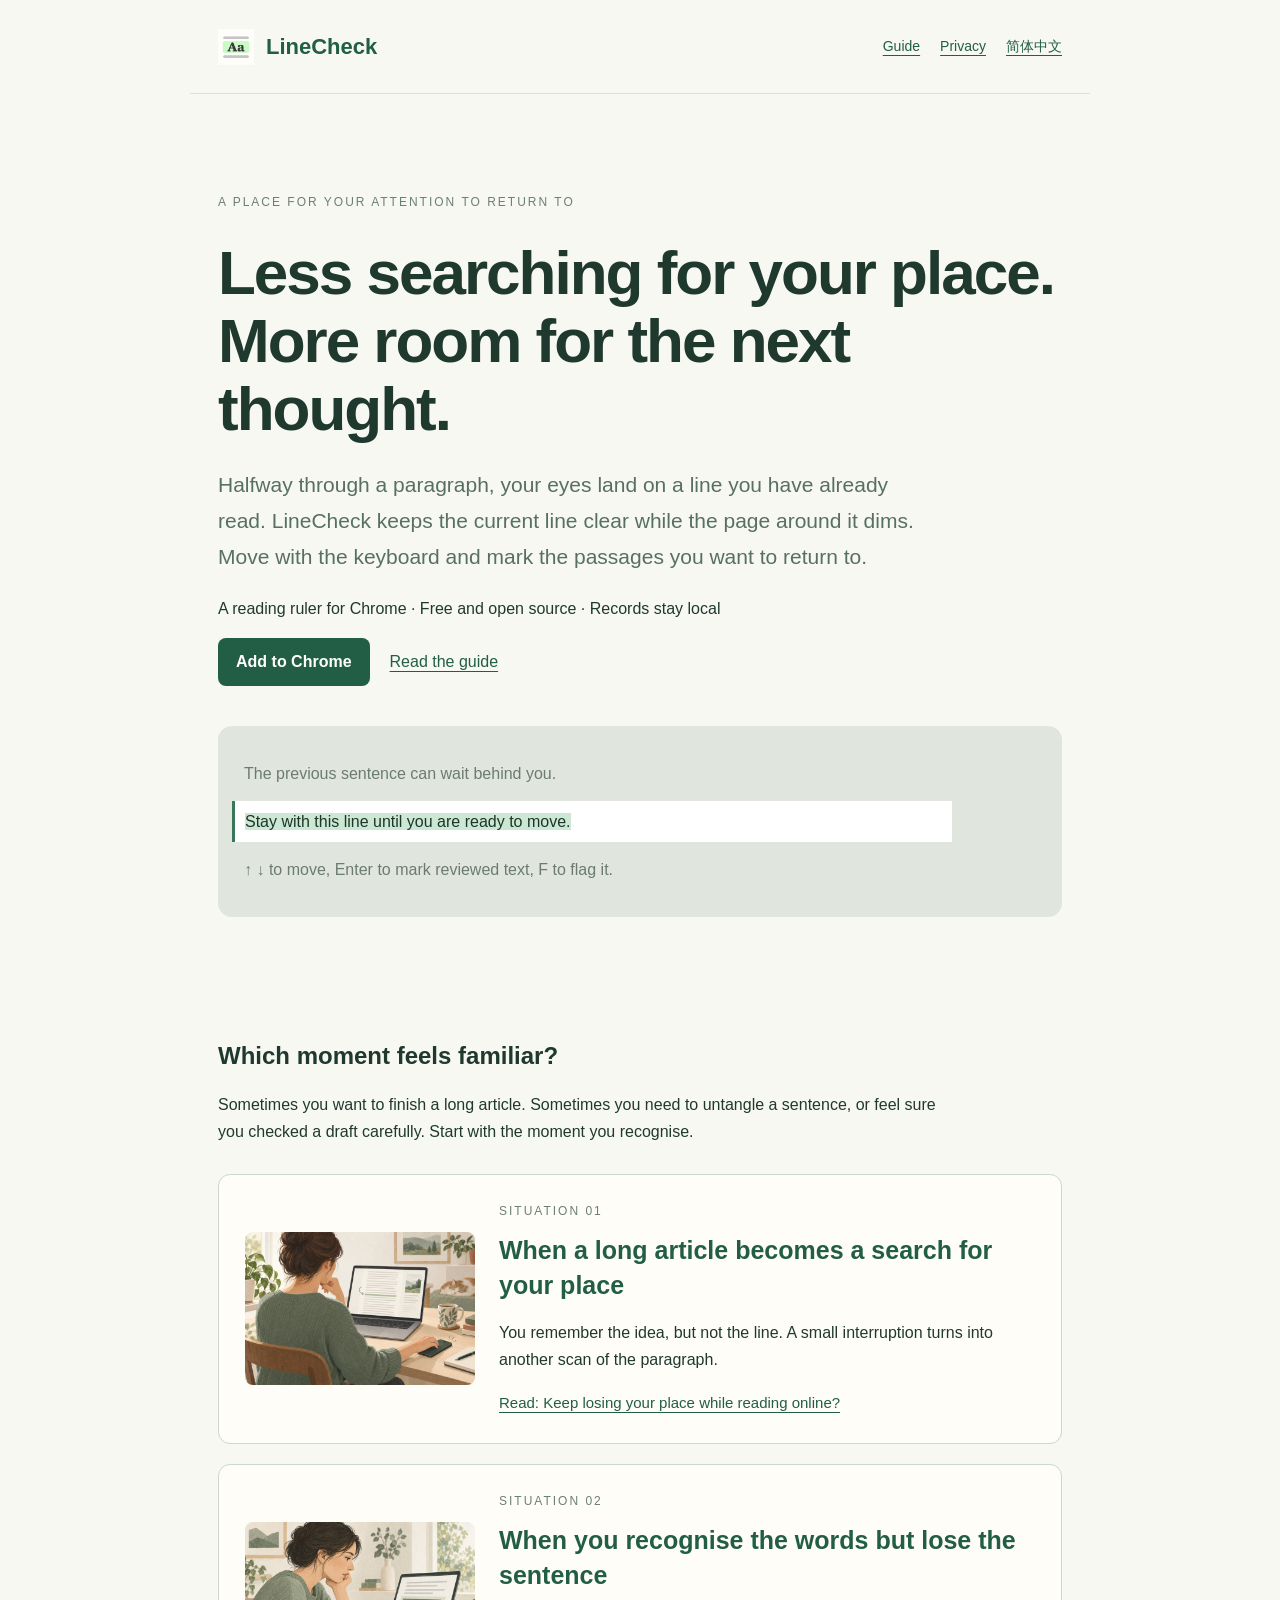
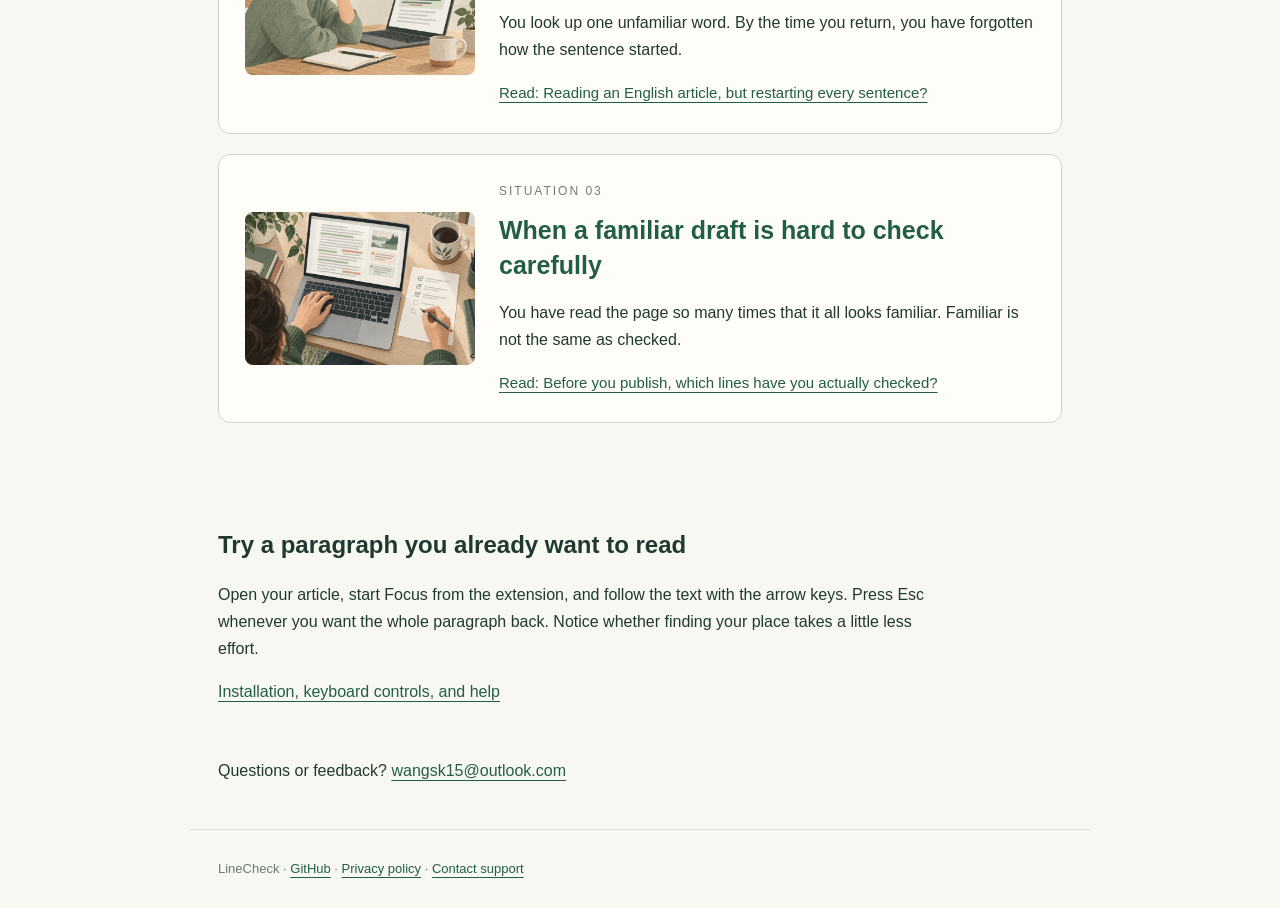
==== commit 3d26d650: "Illustrate reading scenarios across articles and homepage" ====
--- a/index.html
+++ b/index.html
@@ -17,16 +17,19 @@
   <meta property="og:description" content="Lose your place in long articles, restart English sentences, or forget what you have proofread? Use a Chrome reading ruler and find a workflow for your reading situation.">
   <meta property="og:url" content="https://shaokunw.github.io/linecheck-site/">
   <meta property="og:locale" content="en_US">
-  <meta property="og:image" content="https://shaokunw.github.io/linecheck-site/icon.png">
-  <meta property="og:image:alt" content="LineCheck icon">
-  <meta name="twitter:card" content="summary">
+  <meta property="og:image" content="https://shaokunw.github.io/linecheck-site/assets/illustrations/reading-place.jpg">
+  <meta property="og:image:width" content="1536">
+  <meta property="og:image:height" content="1024">
+  <meta property="og:image:type" content="image/jpeg">
+  <meta property="og:image:alt" content="Illustration of a reader putting down a phone and returning to the highlighted line on a laptop.">
+  <meta name="twitter:card" content="summary_large_image">
   <meta name="twitter:title" content="Reading Ruler for Chrome — Keep Your Place | LineCheck">
   <meta name="twitter:description" content="Lose your place in long articles, restart English sentences, or forget what you have proofread? Use a Chrome reading ruler and find a workflow for your reading situation.">
-  <meta name="twitter:image" content="https://shaokunw.github.io/linecheck-site/icon.png">
-  <meta name="twitter:image:alt" content="LineCheck icon">
+  <meta name="twitter:image" content="https://shaokunw.github.io/linecheck-site/assets/illustrations/reading-place.jpg">
+  <meta name="twitter:image:alt" content="Illustration of a reader putting down a phone and returning to the highlighted line on a laptop.">
   <link rel="icon" href="icon.png" type="image/png">
   <link rel="stylesheet" href="style.css">
-  <script type="application/ld+json">{"@context": "https://schema.org", "@type": "WebPage", "@id": "https://shaokunw.github.io/linecheck-site/#webpage", "url": "https://shaokunw.github.io/linecheck-site/", "name": "Reading Ruler for Chrome — Keep Your Place | LineCheck", "description": "Lose your place in long articles, restart English sentences, or forget what you have proofread? Use a Chrome reading ruler and find a workflow for your reading situation.", "inLanguage": "en"}</script>
+  <script type="application/ld+json">{"@context": "https://schema.org", "@type": "WebPage", "@id": "https://shaokunw.github.io/linecheck-site/#webpage", "url": "https://shaokunw.github.io/linecheck-site/", "name": "Reading Ruler for Chrome — Keep Your Place | LineCheck", "description": "Lose your place in long articles, restart English sentences, or forget what you have proofread? Use a Chrome reading ruler and find a workflow for your reading situation.", "inLanguage": "en", "primaryImageOfPage": {"@type": "ImageObject", "url": "https://shaokunw.github.io/linecheck-site/assets/illustrations/reading-place.jpg", "width": 1536, "height": 1024}}</script>
 </head>
 <body>
   <a class="skip-link" href="#main">Skip to content</a>
@@ -51,9 +54,9 @@
       <h2 id="situations-title">Which moment feels familiar?</h2>
       <p>Sometimes you want to finish a long article. Sometimes you need to untangle a sentence, or feel sure you checked a draft carefully. Start with the moment you recognise.</p>
       <div class="scenario-list">
-      <article class="scenario-card"><p class="eyebrow">Situation 01</p><h3><a href="articles/lose-place-reading-online.html">When a long article becomes a search for your place</a></h3><p>You remember the idea, but not the line. A small interruption turns into another scan of the paragraph.</p><a class="story-link" href="articles/lose-place-reading-online.html">Read: Keep losing your place while reading online?</a></article>
-      <article class="scenario-card"><p class="eyebrow">Situation 02</p><h3><a href="articles/read-english-articles-line-by-line.html">When you recognise the words but lose the sentence</a></h3><p>You look up one unfamiliar word. By the time you return, you have forgotten how the sentence started.</p><a class="story-link" href="articles/read-english-articles-line-by-line.html">Read: Reading an English article, but restarting every sentence?</a></article>
-      <article class="scenario-card"><p class="eyebrow">Situation 03</p><h3><a href="articles/proofread-web-page-line-by-line.html">When a familiar draft is hard to check carefully</a></h3><p>You have read the page so many times that it all looks familiar. Familiar is not the same as checked.</p><a class="story-link" href="articles/proofread-web-page-line-by-line.html">Read: Before you publish, which lines have you actually checked?</a></article>
+      <article class="scenario-card"><img class="scenario-image" src="assets/illustrations/reading-place-768.jpg" width="768" height="512" alt="Illustration of a reader putting down a phone and returning to the highlighted line on a laptop." loading="lazy" decoding="async"><div class="scenario-copy"><p class="eyebrow">Situation 01</p><h3><a href="articles/lose-place-reading-online.html">When a long article becomes a search for your place</a></h3><p>You remember the idea, but not the line. A small interruption turns into another scan of the paragraph.</p><a class="story-link" href="articles/lose-place-reading-online.html">Read: Keep losing your place while reading online?</a></div></article>
+      <article class="scenario-card"><img class="scenario-image" src="assets/illustrations/english-reading-768.jpg" width="768" height="512" alt="Illustration of a reader studying a passage on a laptop, with a notebook beside them." loading="lazy" decoding="async"><div class="scenario-copy"><p class="eyebrow">Situation 02</p><h3><a href="articles/read-english-articles-line-by-line.html">When you recognise the words but lose the sentence</a></h3><p>You look up one unfamiliar word. By the time you return, you have forgotten how the sentence started.</p><a class="story-link" href="articles/read-english-articles-line-by-line.html">Read: Reading an English article, but restarting every sentence?</a></div></article>
+      <article class="scenario-card"><img class="scenario-image" src="assets/illustrations/proofreading-768.jpg" width="768" height="512" alt="Illustration of a reader reviewing green and red marked passages alongside a paper checklist." loading="lazy" decoding="async"><div class="scenario-copy"><p class="eyebrow">Situation 03</p><h3><a href="articles/proofread-web-page-line-by-line.html">When a familiar draft is hard to check carefully</a></h3><p>You have read the page so many times that it all looks familiar. Familiar is not the same as checked.</p><a class="story-link" href="articles/proofread-web-page-line-by-line.html">Read: Before you publish, which lines have you actually checked?</a></div></article>
       </div>
     </section>
     <section class="try-reading"><h2>Try a paragraph you already want to read</h2><p>Open your article, start Focus from the extension, and follow the text with the arrow keys. Press Esc whenever you want the whole paragraph back. Notice whether finding your place takes a little less effort.</p><p><a href="guide.html">Installation, keyboard controls, and help</a></p></section>
--- a/style.css
+++ b/style.css
@@ -37,3 +37,9 @@
 .article-action,.related-reading{margin-top:40px;border-top:1px solid #cbd8ca}
 .article-action .button{margin:0 16px 12px 0}
 @media(max-width:600px){.scenario-card{padding:20px}.scenario-card h3{font-size:22px}.story-page article>p,.story-page li{font-size:17px}.story-page article>.lead{font-size:20px}}
+
+.article-illustration{margin:28px 0 36px}
+.article-illustration img{display:block;width:100%;height:auto;border-radius:12px}
+.scenario-card{display:grid;grid-template-columns:230px minmax(0,1fr);gap:24px;align-items:center}
+.scenario-image{display:block;width:100%;height:auto;border-radius:8px}
+@media(max-width:600px){.scenario-card{grid-template-columns:1fr;gap:18px}.article-illustration{margin:24px 0 28px}}
